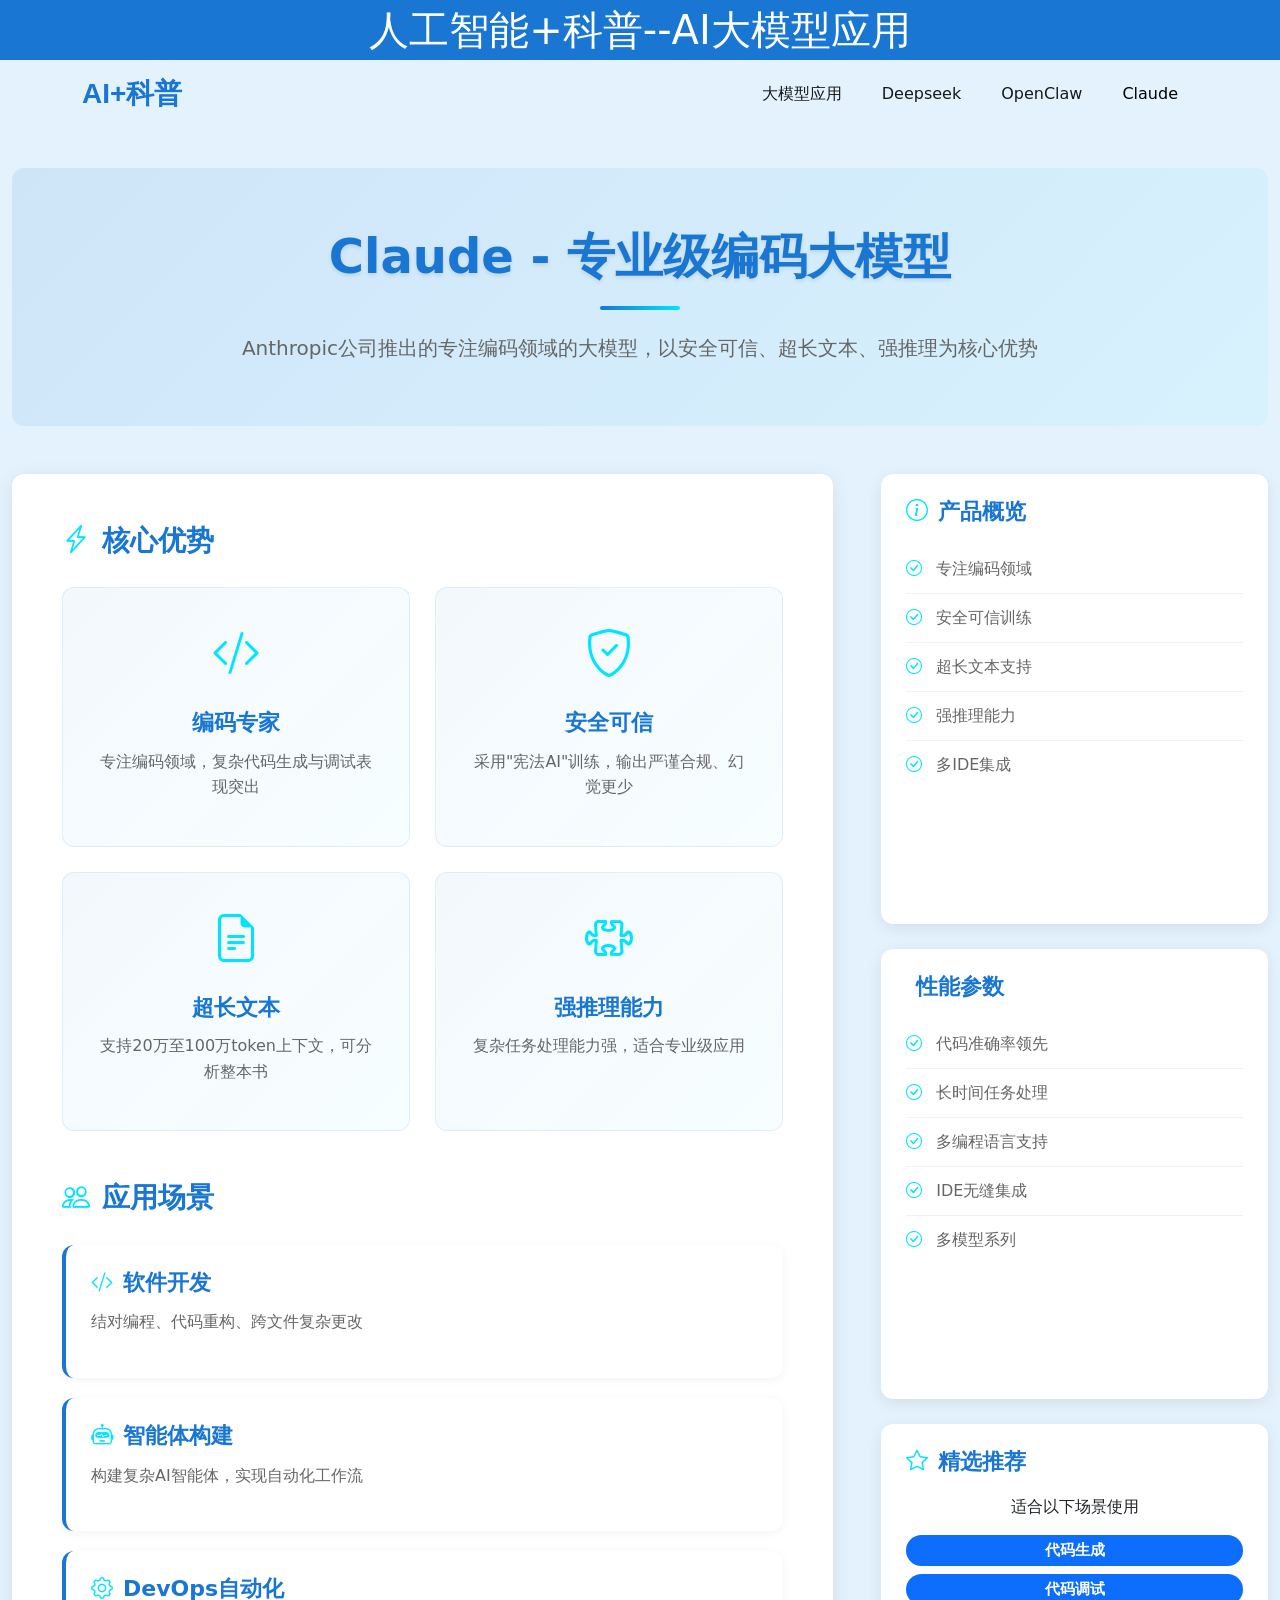
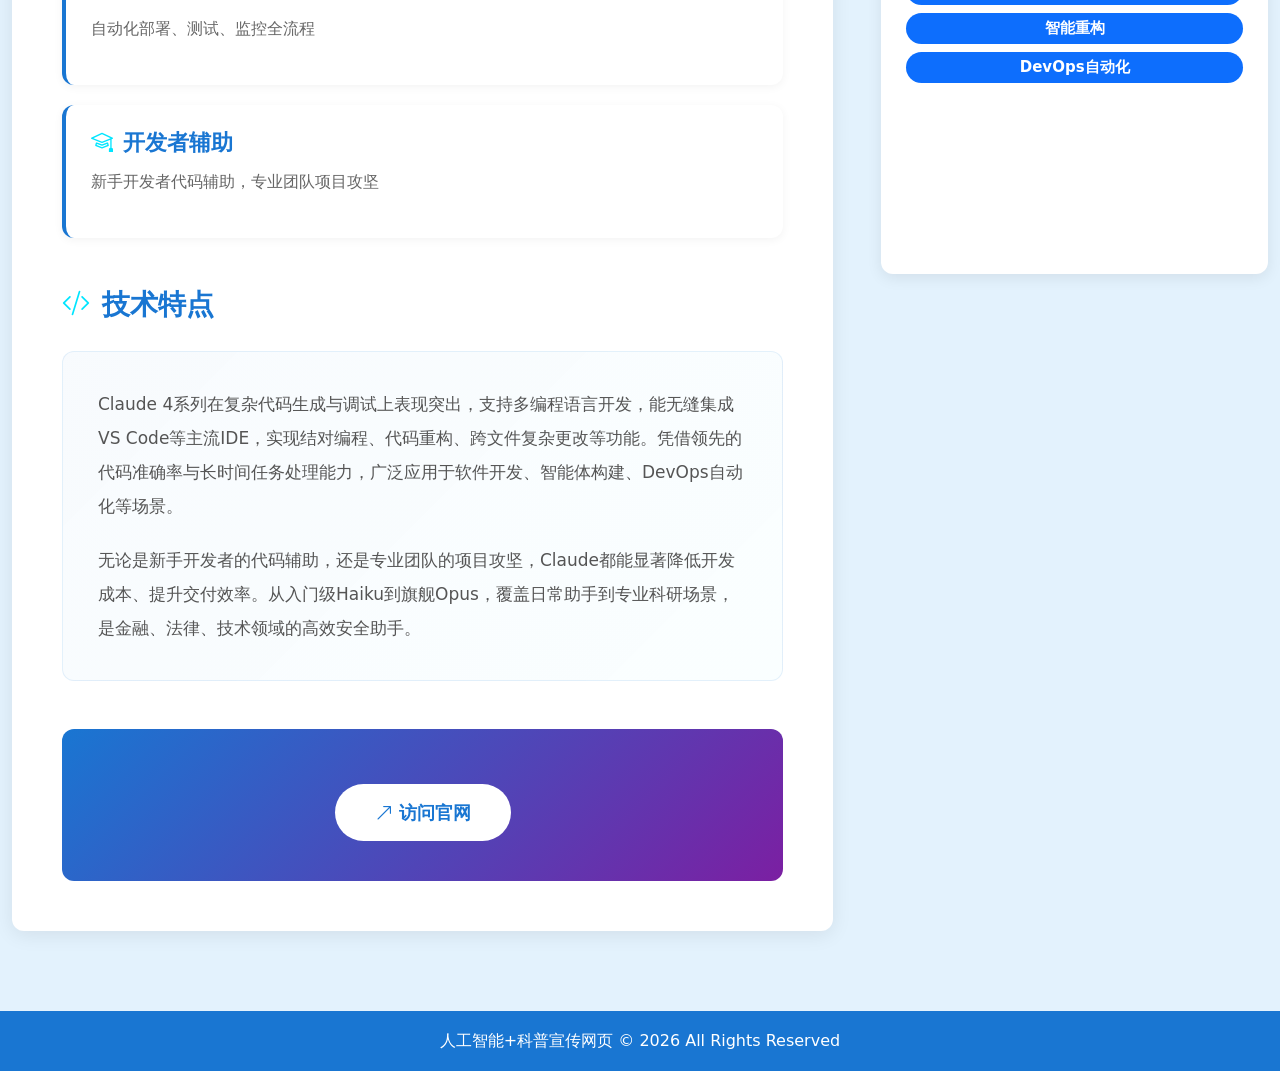
==== pages/claude.html @ f4b99a49 "初次提交：AI大模型科普网页" ====
<!DOCTYPE html>
<html lang="zh-CN">

<head>
  <meta charset="UTF-8">
  <meta name="viewport" content="width=device-width, initial-scale=1.0">
  <title>Claude - AI大模型应用</title>
  <link rel="stylesheet" href="../bootstrap/bootstrap.min.css">
  <link rel="stylesheet" href="https://cdn.jsdelivr.net/npm/bootstrap-icons@1.13.1/font/bootstrap-icons.min.css">
  <link rel="stylesheet" href="../css/common.css">
  <link rel="stylesheet" href="../css/index.css">
  <link rel="stylesheet" href="../css/pages.css">
</head>

<body>
  <header>
    <div class="container-fluid">
      <h1>人工智能+科普--AI大模型应用</h1>
    </div>
  </header>
  <nav class="navbar navbar-expand-lg navbar-light bg-white">
    <div class="container">
      <a class="navbar-brand" href="../index.html">AI+科普</a>
      <button class="navbar-toggler" type="button" data-bs-toggle="collapse" data-bs-target="#navbarSupportedContent"
        aria-controls="navbarSupportedContent" aria-expanded="false" aria-label="Toggle navigation">
        <span class="navbar-toggler-icon"></span>
      </button>
      <div class="collapse navbar-collapse" id="navbarSupportedContent">
        <ul class="navbar-nav ms-auto mb-2 mb-lg-0">
          <li class="nav-item"><a class="nav-link" href="../index.html">大模型应用</a></li>
          <li class="nav-item"><a class="nav-link" href="deepseek.html">Deepseek</a></li>
          <li class="nav-item"><a class="nav-link" href="openclaw.html">OpenClaw</a></li>
          <li class="nav-item"><a class="nav-link active" href="claude.html">Claude</a></li>
        </ul>
      </div>
    </div>
  </nav>
  <div class="bg">
    <div class="ball1"></div>
    <div class="ball2"></div>
  </div>
  <main>
    <div class="container content">
      <div class="page-header text-center mb-5">
        <h2 class="page-title">Claude - 专业级编码大模型</h2>
        <div class="page-divider"></div>
        <p class="page-desc">Anthropic公司推出的专注编码领域的大模型，以安全可信、超长文本、强推理为核心优势</p>
      </div>

      <div class="row g-5">
        <div class="col-lg-8">
          <div class="page-content">
            <h3><i class="bi bi-lightning-charge"></i> 核心优势</h3>
            <div class="feature-grid">
              <div class="feature-item">
                <i class="bi bi-code-slash"></i>
                <h4>编码专家</h4>
                <p>专注编码领域，复杂代码生成与调试表现突出</p>
              </div>
              <div class="feature-item">
                <i class="bi bi-shield-check"></i>
                <h4>安全可信</h4>
                <p>采用"宪法AI"训练，输出严谨合规、幻觉更少</p>
              </div>
              <div class="feature-item">
                <i class="bi bi-file-earmark-text"></i>
                <h4>超长文本</h4>
                <p>支持20万至100万token上下文，可分析整本书</p>
              </div>
              <div class="feature-item">
                <i class="bi bi-puzzle"></i>
                <h4>强推理能力</h4>
                <p>复杂任务处理能力强，适合专业级应用</p>
              </div>
            </div>

            <h3 class="mt-5"><i class="bi bi-people"></i> 应用场景</h3>
            <div class="scenario-list">
              <div class="scenario-item">
                <h4><i class="bi bi-code-slash"></i> 软件开发</h4>
                <p>结对编程、代码重构、跨文件复杂更改</p>
              </div>
              <div class="scenario-item">
                <h4><i class="bi bi-robot"></i> 智能体构建</h4>
                <p>构建复杂AI智能体，实现自动化工作流</p>
              </div>
              <div class="scenario-item">
                <h4><i class="bi bi-gear"></i> DevOps自动化</h4>
                <p>自动化部署、测试、监控全流程</p>
              </div>
              <div class="scenario-item">
                <h4><i class="bi bi-mortarboard"></i> 开发者辅助</h4>
                <p>新手开发者代码辅助，专业团队项目攻坚</p>
              </div>
            </div>

            <h3 class="mt-5"><i class="bi bi-code-slash"></i> 技术特点</h3>
            <div class="tech-features">
              <p>Claude 4系列在复杂代码生成与调试上表现突出，支持多编程语言开发，能无缝集成VS
                Code等主流IDE，实现结对编程、代码重构、跨文件复杂更改等功能。凭借领先的代码准确率与长时间任务处理能力，广泛应用于软件开发、智能体构建、DevOps自动化等场景。</p>
              <p>无论是新手开发者的代码辅助，还是专业团队的项目攻坚，Claude都能显著降低开发成本、提升交付效率。从入门级Haiku到旗舰Opus，覆盖日常助手到专业科研场景，是金融、法律、技术领域的高效安全助手。
              </p>
            </div>

            <div class="cta-section text-center mt-5">
              <a href="https://www.claude.com/" target="_blank" class="btn btn-primary btn-lg">
                <i class="bi bi-arrow-up-right"></i> 访问官网
              </a>
            </div>
          </div>
        </div>

        <div class="col-lg-4">
          <div class="sidebar">
            <div class="card sidebar-card">
              <div class="card-body">
                <h5 class="card-title"><i class="bi bi-info-circle"></i> 产品概览</h5>
                <ul class="sidebar-list">
                  <li><i class="bi bi-check-circle"></i> 专注编码领域</li>
                  <li><i class="bi bi-check-circle"></i> 安全可信训练</li>
                  <li><i class="bi bi-check-circle"></i> 超长文本支持</li>
                  <li><i class="bi bi-check-circle"></i> 强推理能力</li>
                  <li><i class="bi bi-check-circle"></i> 多IDE集成</li>
                </ul>
              </div>
            </div>

            <div class="card sidebar-card">
              <div class="card-body">
                <h5 class="card-title"><i class="bi bi-speed"></i> 性能参数</h5>
                <ul class="sidebar-list">
                  <li><i class="bi bi-check-circle"></i> 代码准确率领先</li>
                  <li><i class="bi bi-check-circle"></i> 长时间任务处理</li>
                  <li><i class="bi bi-check-circle"></i> 多编程语言支持</li>
                  <li><i class="bi bi-check-circle"></i> IDE无缝集成</li>
                  <li><i class="bi bi-check-circle"></i> 多模型系列</li>
                </ul>
              </div>
            </div>

            <div class="card sidebar-card">
              <div class="card-body text-center">
                <h5 class="card-title"><i class="bi bi-star"></i> 精选推荐</h5>
                <p class="mb-3">适合以下场景使用</p>
                <div class="badge bg-primary mb-2">代码生成</div>
                <div class="badge bg-primary mb-2">代码调试</div>
                <div class="badge bg-primary mb-2">智能重构</div>
                <div class="badge bg-primary">DevOps自动化</div>
              </div>
            </div>
          </div>
        </div>
      </div>
    </div>
  </main>

  <footer>
    <p class="m-0">人工智能+科普宣传网页 © 2026 All Rights Reserved</p>
  </footer>

  <script src="../bootstrap/bootstrap.min.js"></script>
</body>

</html>
---- css/common.css ----
:root {
  --ai-blue: #1976d2;
  --ai-cyan: #00e5ff;
  --ai-purple: #7b1fa2;
  --ai-light: #E3F2FD;
  --ai-card-bg: #1e1e1e;
  --ai-glow: 0 0 10px rgba(0, 229, 255, 0.7),
    0 0 20px rgba(0, 229, 255, 0.5),
    0 0 30px rgba(0, 229, 255, 0.3);
}

header {
  width: 100%;
  height: 3.75rem;
  background-color: var(--ai-blue);
  position: sticky;
  top: 0;
  z-index: 999;
}

header h1 {
  margin: 0;
  text-align: center;
  color: #fff;
  font-size: 2.5rem;
  line-height: 3.75rem;
}

@media (max-width: 1200px) {
  header h1 {
    font-size: 2rem;
  }
}

@media (max-width: 992px) {
  header h1 {
    font-size: 1.75rem;
  }
}

@media (max-width: 768px) {
  header h1 {
    font-size: 1.5rem;
  }
}

@media (max-width: 576px) {
  header h1 {
    font-size: 1.25rem;
  }
}

.navbar {
  background-color: rgba(227, 242, 253, 0.9) !important;
  position: sticky;
  top: 3.75rem;
  z-index: 999;
}

.navbar-brand,
.navbar-brand:hover {
  font-size: 28px;
  font-weight: 700;
  color: var(--ai-blue);
  font-family: 'Noto Sans SC', sans-serif;
}

@media (max-width: 1200px) {

  .navbar-brand,
  .navbar-brand:hover {
    font-size: 24px;
  }
}

@media (max-width: 992px) {

  .navbar-brand,
  .navbar-brand:hover {
    font-size: 20px;
  }
}

@media (max-width: 768px) {

  .navbar-brand,
  .navbar-brand:hover {
    font-size: 18px;
  }
}

@media (max-width: 576px) {

  .navbar-brand,
  .navbar-brand:hover {
    font-size: 16px;
  }
}

.nav-link {
  color: rgba(0, 0, 0, 0.9);
  margin: 0 12px;
  position: relative;
}

.nav-link:hover {
  color: var(--ai-blue);
}

.nav-link:hover::after {
  width: 100%;
}

.nav-link::after {
  position: absolute;
  left: 0;
  bottom: 0;
  content: '';
  height: 2px;
  background-color: var(--ai-blue);
  border-radius: 1px;
  margin-top: 5px;
  transition: all 0.3s ease-in-out;
  width: 0%;
}

footer {
  width: 100%;
  height: 3.75rem;
  background-color: var(--ai-blue);
  display: flex;
  justify-content: center;
  align-items: center;
  margin-top: 5rem;
}

footer p {
  margin: 0;
  text-align: center;
  color: #fff;
  font-size: 1rem;
  line-height: 3.75rem;
}

@media (max-width: 1200px) {
  footer p {
    font-size: 0.9rem;
  }
}

@media (max-width: 992px) {
  footer p {
    font-size: 0.85rem;
  }
}

@media (max-width: 768px) {
  footer p {
    font-size: 0.8rem;
  }
}

@media (max-width: 576px) {
  footer p {
    font-size: 0.75rem;
  }
}
---- css/index.css ----
:root {
  --ai-blue: #1976d2;
  --ai-cyan: #00e5ff;
  --ai-purple: #7b1fa2;
  --ai-light: #E3F2FD;
  --ai-card-bg: #1e1e1e;
  --ai-glow: 0 0 10px rgba(0, 229, 255, 0.7),
    0 0 20px rgba(0, 229, 255, 0.5),
    0 0 30px rgba(0, 229, 255, 0.3);
}

* {
  margin: 0;
  padding: 0;
  box-sizing: border-box;
}

body {
  background-color: var(--ai-light);
  overflow-x: hidden;
}

/* 两个小球的动画 */
.ball1 {
  width: 500px;
  height: 500px;
  background-color: pink;
  position: absolute;
  top: 1000px;
  left: 200px;
  background: linear-gradient(rgba(40, 80, 227, 0.49) 26.56%, rgb(0, 98, 255) 100%);
  animation: move 30s infinite alternate;
  z-index: -1;
}

.ball2 {
  width: 500px;
  height: 500px;
  background-color: pink;
  position: absolute;
  top: 1000px;
  left: 200px;
  background: linear-gradient(rgba(47, 184, 255, 0.42) 31.77%, rgb(158, 236, 217) 100%);
  animation: move 25s infinite alternate;
  z-index: -1;
}

@keyframes move {
  0% {
    transform: translate(-200px, 0px) rotate(-90deg);
    border-radius: 51% 49% 58% 42% / 34% 78% 22% 66%;
  }

  100% {
    transform: translate(400px, 100px) rotate(-120deg);
    border-radius: 22% 78% 73% 27% / 67% 31% 69% 33%;
  }
}

/* banner */
.banner {
  margin-bottom: 40px;
}

.carousel-inner img {
  width: 100%;
  /* 固定高度，不再用vw */
  height: 53vh;
  max-height: 600px;
  object-fit: cover;
}

/* 内容区布局修复 */
.content {
  margin-top: 40px;
  max-width: 1400px;
  margin-left: auto;
  margin-right: auto;
}

/* Tab模块 */
.tab-pane {
  background-color: #ffffff;
  padding: clamp(20px, 4vw, 35px);
  border-radius: 12px;
  box-shadow: 0 4px 15px rgba(0, 0, 0, 0.08);
  font-size: clamp(14px, 2vw, 16px);
  line-height: 1.8;
  color: #333;
  border: none;
}

.nav-pills .nav-link {
  padding: 10px 16px;
  font-size: clamp(14px, 2vw, 16px);
  font-weight: 500;
  color: #666;
  border-radius: 8px;
  margin: 0 3px;
  transition: all 0.3s ease;
}

.nav-pills .nav-link:hover {
  color: var(--ai-blue);
  background-color: rgba(25, 118, 210, 0.05);
}

.nav-pills .nav-link.active {
  background-color: var(--ai-blue);
  color: #fff;
  box-shadow: 0 2px 8px rgba(25, 118, 210, 0.3);
}

/* 卡片 */
.card {
  border: none;
  border-radius: 12px;
  box-shadow: 0 4px 15px rgba(0, 0, 0, 0.08);
  transition: transform 0.3s ease, box-shadow 0.3s ease;
  background-color: #fff;
  height: 100%;
  position: relative;
  min-height: 450px;
  /* 统一卡片高度，解决响应式塌陷 */
}

.front,
.back {
  position: absolute;
  width: 100%;
  height: 100%;
  backface-visibility: hidden;
  transition: all 0.6s ease;
  text-align: center;
  border-radius: 12px;
  background: #fff;
  display: flex;
  flex-direction: column;
}

/* 正面图片容器 */
.front {
  overflow: hidden;
}

.front p {
  margin-top: 10px;
  background: linear-gradient(45deg, var(--ai-cyan), var(--ai-blue));
  -webkit-background-clip: text;
  background-clip: text;
  color: transparent;
  font-size: clamp(18px, 4vw, 35px);
  /* 自适应大小，不会溢出 */
  font-weight: 600;
}

.front .icon {
  position: absolute;
  top: 80%;
  left: 50%;
  transform: translate(-50%, -50%);
  width: 100px;
  height: 100px;
}

.back {
  transform: rotateY(180deg);
  padding-bottom: 20px;
}

.back p {
  font-size: clamp(14px, 2vw, 20px);
}

.card:hover {
  box-shadow: 0 8px 25px rgba(0, 0, 0, 0.12);
}

.card:hover .front {
  transform: rotateY(180deg);
}

.card:hover .back {
  transform: rotateY(0deg);
}

.card-img-top {
  width: 100%;
  height: 220px;
  object-fit: cover;
  border-top-left-radius: 12px;
  border-top-right-radius: 12px;
}

.card-body {
  padding: clamp(18px, 3vw, 25px);
  flex: 1;
  display: flex;
  flex-direction: column;
}

.card-title {
  font-size: clamp(18px, 3vw, 24px);
  font-weight: 600;
  color: var(--ai-blue);
  margin-bottom: 12px;
}

.card-text {
  font-size: clamp(14px, 2vw, 15px);
  line-height: 1.7;
  color: #666;
  flex: 1;
}

/* 按钮固定在底部 */
.btn-primary {
  margin-top: 15px;
  align-self: center;
}

/* 响应式 */
@media (max-width: 992px) {
  .carousel-inner img {
    height: 35vh;
  }
}

@media (max-width: 768px) {
  .carousel-inner img {
    height: 30vh;
  }

  .nav-pills {
    flex-wrap: wrap !important;
  }

  .nav-item {
    margin-bottom: 8px;
  }
}

@media (max-width: 576px) {
  .carousel-inner img {
    height: 25vh;
  }
}
---- css/pages.css ----
.page-header {
  position: relative;
  padding: 60px 20px;
  background: linear-gradient(135deg, rgba(25, 118, 210, 0.1) 0%, rgba(0, 229, 255, 0.05) 100%);
  border-radius: 12px;
  margin-bottom: 40px;
}

.page-title {
  font-size: clamp(28px, 5vw, 48px);
  font-weight: 700;
  color: var(--ai-blue);
  margin-bottom: 20px;
  text-shadow: 0 2px 4px rgba(0, 0, 0, 0.1);
}

.page-divider {
  width: 80px;
  height: 4px;
  background: linear-gradient(90deg, var(--ai-blue), var(--ai-cyan));
  margin: 0 auto 20px;
  border-radius: 2px;
}

.page-desc {
  font-size: clamp(16px, 2.5vw, 20px);
  color: #666;
  max-width: 800px;
  margin: 0 auto;
  line-height: 1.8;
}

.page-content {
  background: #fff;
  padding: clamp(30px, 5vw, 50px);
  border-radius: 12px;
  box-shadow: 0 4px 20px rgba(0, 0, 0, 0.08);
}

.page-content h3 {
  font-size: clamp(20px, 4vw, 28px);
  font-weight: 700;
  color: var(--ai-blue);
  margin-bottom: 30px;
  display: flex;
  align-items: center;
  gap: 12px;
}

.page-content h3 i {
  color: var(--ai-cyan);
}

.feature-grid {
  display: grid;
  grid-template-columns: repeat(auto-fit, minmax(250px, 1fr));
  gap: 25px;
  margin-bottom: 50px;
}

.feature-item {
  background: linear-gradient(135deg, rgba(25, 118, 210, 0.05) 0%, rgba(0, 229, 255, 0.03) 100%);
  padding: 30px;
  border-radius: 12px;
  text-align: center;
  transition: all 0.3s ease;
  border: 1px solid rgba(25, 118, 210, 0.1);
}

.feature-item:hover {
  transform: translateY(-5px);
  box-shadow: 0 8px 25px rgba(25, 118, 210, 0.15);
  border-color: var(--ai-blue);
}

.feature-item i {
  font-size: 48px;
  color: var(--ai-cyan);
  margin-bottom: 20px;
  display: block;
}

.feature-item h4 {
  font-size: clamp(18px, 3vw, 22px);
  font-weight: 700;
  color: var(--ai-blue);
  margin-bottom: 12px;
}

.feature-item p {
  font-size: clamp(14px, 2vw, 16px);
  color: #666;
  line-height: 1.6;
}

.scenario-list {
  margin-bottom: 50px;
}

.scenario-item {
  background: #fff;
  padding: 25px;
  margin-bottom: 20px;
  border-radius: 12px;
  border-left: 4px solid var(--ai-blue);
  box-shadow: 0 2px 10px rgba(0, 0, 0, 0.05);
  transition: all 0.3s ease;
}

.scenario-item:hover {
  box-shadow: 0 4px 15px rgba(0, 0, 0, 0.1);
  transform: translateX(5px);
}

.scenario-item h4 {
  font-size: clamp(18px, 3vw, 22px);
  font-weight: 700;
  color: var(--ai-blue);
  margin-bottom: 12px;
  display: flex;
  align-items: center;
  gap: 10px;
}

.scenario-item h4 i {
  color: var(--ai-cyan);
}

.scenario-item p {
  font-size: clamp(14px, 2vw, 16px);
  color: #666;
  line-height: 1.8;
}

.tech-features {
  background: linear-gradient(135deg, rgba(25, 118, 210, 0.03) 0%, rgba(0, 229, 255, 0.02) 100%);
  padding: 35px;
  border-radius: 12px;
  border: 1px solid rgba(25, 118, 210, 0.1);
}

.tech-features p {
  font-size: clamp(15px, 2.5vw, 17px);
  color: #555;
  line-height: 2;
  margin-bottom: 20px;
}

.tech-features p:last-child {
  margin-bottom: 0;
}

.cta-section {
  padding: 40px;
  background: linear-gradient(135deg, var(--ai-blue) 0%, var(--ai-purple) 100%);
  border-radius: 12px;
  color: #fff;
  margin-top: 50px;
}

.cta-section .btn-primary {
  background: #fff;
  color: var(--ai-blue);
  border: none;
  padding: 15px 40px;
  font-size: clamp(16px, 3vw, 18px);
  font-weight: 700;
  border-radius: 50px;
  transition: all 0.3s ease;
}

.cta-section .btn-primary:hover {
  transform: translateY(-3px);
  box-shadow: 0 8px 25px rgba(255, 255, 255, 0.3);
}

.sidebar {
  display: flex;
  flex-direction: column;
  gap: 25px;
}

.sidebar-card {
  border: none;
  border-radius: 12px;
  box-shadow: 0 4px 15px rgba(0, 0, 0, 0.08);
  transition: all 0.3s ease;
  background: #fff;
}

.sidebar-card:hover {
  box-shadow: 0 8px 25px rgba(0, 0, 0, 0.12);
  transform: translateY(-3px);
}

.sidebar-card .card-title {
  font-size: clamp(18px, 3vw, 22px);
  font-weight: 700;
  color: var(--ai-blue);
  margin-bottom: 20px;
  display: flex;
  align-items: center;
  gap: 10px;
}

.sidebar-card .card-title i {
  color: var(--ai-cyan);
}

.sidebar-list {
  list-style: none;
  padding: 0;
  margin: 0;
}

.sidebar-list li {
  padding: 12px 0;
  border-bottom: 1px solid rgba(0, 0, 0, 0.05);
  font-size: clamp(14px, 2vw, 16px);
  color: #666;
  display: flex;
  align-items: center;
  gap: 10px;
}

.sidebar-list li:last-child {
  border-bottom: none;
}

.sidebar-list li i {
  color: var(--ai-cyan);
  min-width: 20px;
}

.badge {
  padding: 8px 16px;
  font-size: clamp(13px, 2vw, 15px);
  font-weight: 600;
  border-radius: 20px;
}

@media (max-width: 992px) {
  .page-header {
    padding: 40px 20px;
  }

  .page-title {
    font-size: 36px;
  }

  .feature-grid {
    grid-template-columns: 1fr;
  }

  .page-content {
    padding: 30px 20px;
  }
}

@media (max-width: 768px) {
  .page-header {
    padding: 30px 15px;
  }

  .page-title {
    font-size: 28px;
  }

  .page-desc {
    font-size: 16px;
  }

  .feature-item {
    padding: 20px;
  }

  .scenario-item {
    padding: 20px;
  }

  .tech-features {
    padding: 25px;
  }
}

@media (max-width: 576px) {
  .page-header {
    padding: 20px 15px;
  }

  .page-title {
    font-size: 24px;
  }

  .page-desc {
    font-size: 15px;
  }

  .feature-item i {
    font-size: 36px;
  }

  .feature-item h4 {
    font-size: 18px;
  }

  .scenario-item h4 {
    font-size: 16px;
  }

  .cta-section {
    padding: 25px;
  }

  .cta-section .btn-primary {
    width: 100%;
  }
}
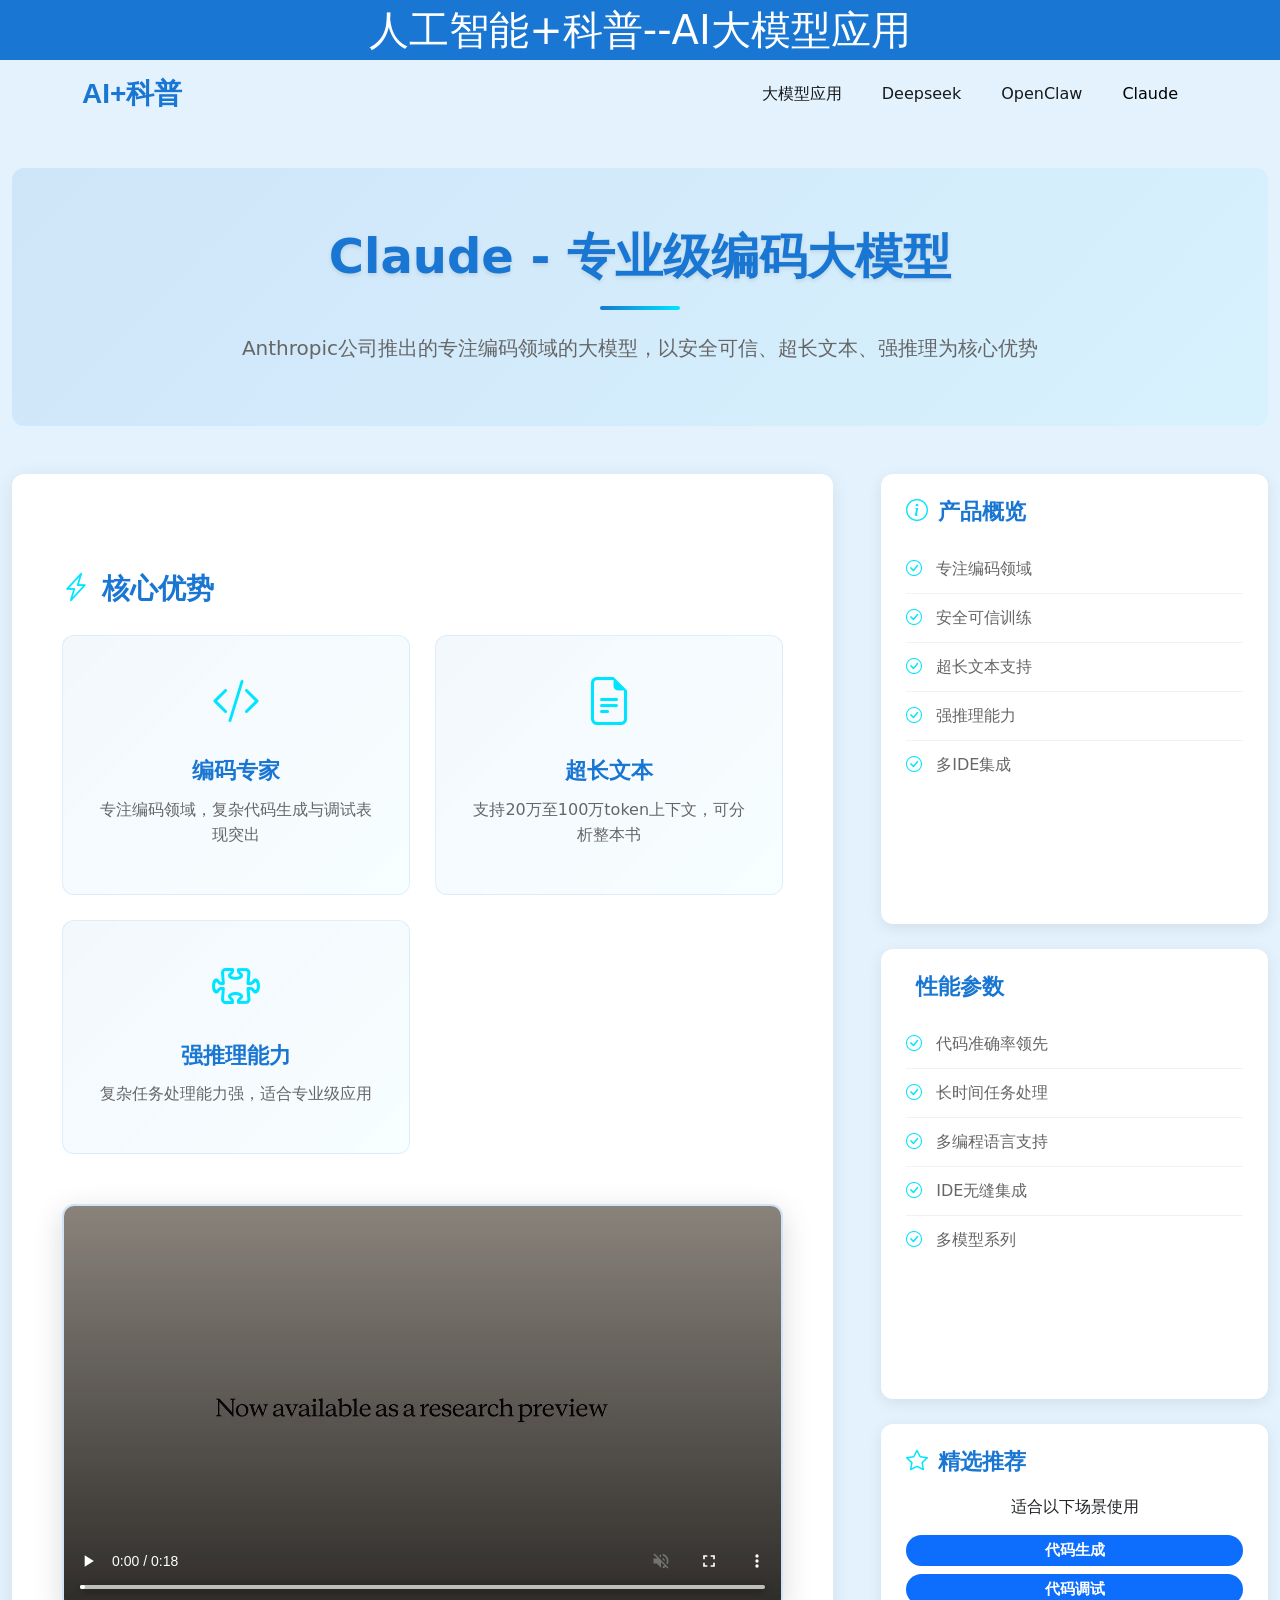
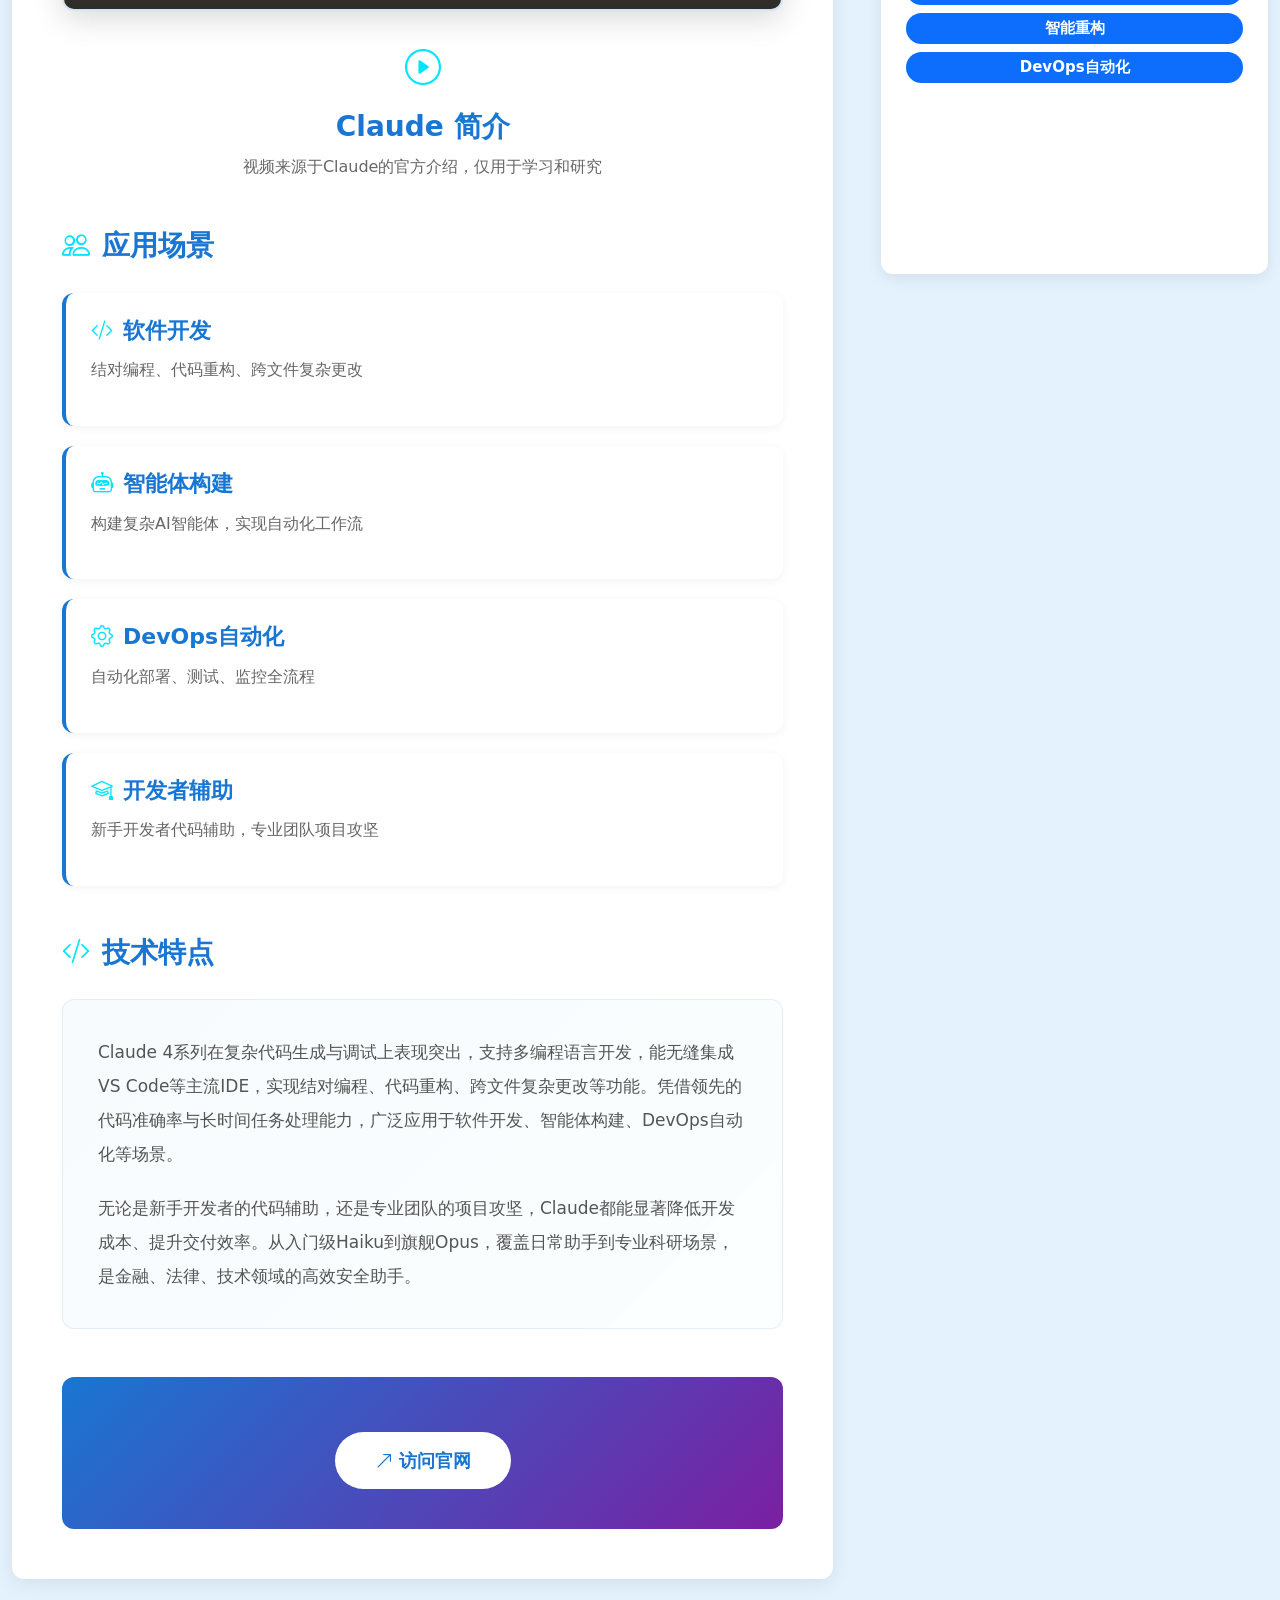
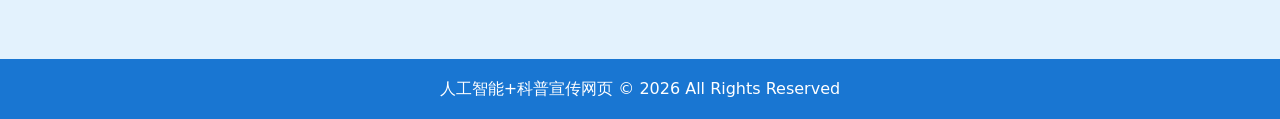
==== commit 203d7836: "给子页添加了视频板块" ====
--- a/pages/claude.html
+++ b/pages/claude.html
@@ -50,17 +50,12 @@
       <div class="row g-5">
         <div class="col-lg-8">
           <div class="page-content">
-            <h3><i class="bi bi-lightning-charge"></i> 核心优势</h3>
+            <h3 class="mt-5"><i class="bi bi-lightning-charge"></i> 核心优势</h3>
             <div class="feature-grid">
               <div class="feature-item">
                 <i class="bi bi-code-slash"></i>
                 <h4>编码专家</h4>
                 <p>专注编码领域，复杂代码生成与调试表现突出</p>
-              </div>
-              <div class="feature-item">
-                <i class="bi bi-shield-check"></i>
-                <h4>安全可信</h4>
-                <p>采用"宪法AI"训练，输出严谨合规、幻觉更少</p>
               </div>
               <div class="feature-item">
                 <i class="bi bi-file-earmark-text"></i>
@@ -71,6 +66,17 @@
                 <i class="bi bi-puzzle"></i>
                 <h4>强推理能力</h4>
                 <p>复杂任务处理能力强，适合专业级应用</p>
+              </div>
+            </div>
+
+            <div class="video-section mt-5">
+              <div class="video-container">
+                <video src="../img/claude.webm" controls class="feature-video" autoplay muted></video>
+              </div>
+              <div class="video-caption">
+                <i class="bi bi-play-circle"></i>
+                <h5>Claude 简介</h5>
+                <p>视频来源于Claude的官方介绍，仅用于学习和研究</p>
               </div>
             </div>
 
--- a/css/pages.css
+++ b/css/pages.css
@@ -239,6 +239,57 @@
   border-radius: 20px;
 }
 
+.video-section {
+  margin: 50px 0;
+  text-align: center;
+}
+
+.video-container {
+  width: 100%;
+  max-width: 900px;
+  margin: 0 auto 30px;
+  border-radius: 12px;
+  overflow: hidden;
+  box-shadow: 0 8px 30px rgba(0, 0, 0, 0.15);
+  border: 2px solid rgba(25, 118, 210, 0.2);
+}
+
+.feature-video {
+  width: 100%;
+  display: block;
+  max-height: 500px;
+  object-fit: cover;
+}
+
+.feature-video::-webkit-media-controls-panel {
+  background: linear-gradient(to top, rgba(0, 0, 0, 0.8), rgba(0, 0, 0, 0.4));
+}
+
+.video-caption {
+  max-width: 800px;
+  margin: 0 auto;
+}
+
+.video-caption i {
+  font-size: 36px;
+  color: var(--ai-cyan);
+  margin-bottom: 15px;
+  display: inline-block;
+}
+
+.video-caption h5 {
+  font-size: clamp(20px, 4vw, 28px);
+  font-weight: 700;
+  color: var(--ai-blue);
+  margin-bottom: 10px;
+}
+
+.video-caption p {
+  font-size: clamp(14px, 2.5vw, 16px);
+  color: #666;
+  line-height: 1.6;
+}
+
 @media (max-width: 992px) {
   .page-header {
     padding: 40px 20px;
@@ -255,6 +306,10 @@
   .page-content {
     padding: 30px 20px;
   }
+
+  .feature-video {
+    max-height: 400px;
+  }
 }
 
 @media (max-width: 768px) {
@@ -281,6 +336,18 @@
   .tech-features {
     padding: 25px;
   }
+
+  .feature-video {
+    max-height: 350px;
+  }
+
+  .video-caption h5 {
+    font-size: 24px;
+  }
+
+  .video-caption p {
+    font-size: 15px;
+  }
 }
 
 @media (max-width: 576px) {
@@ -315,4 +382,20 @@
   .cta-section .btn-primary {
     width: 100%;
   }
-}
+
+  .feature-video {
+    max-height: 280px;
+  }
+
+  .video-caption i {
+    font-size: 28px;
+  }
+
+  .video-caption h5 {
+    font-size: 20px;
+  }
+
+  .video-caption p {
+    font-size: 14px;
+  }
+}
